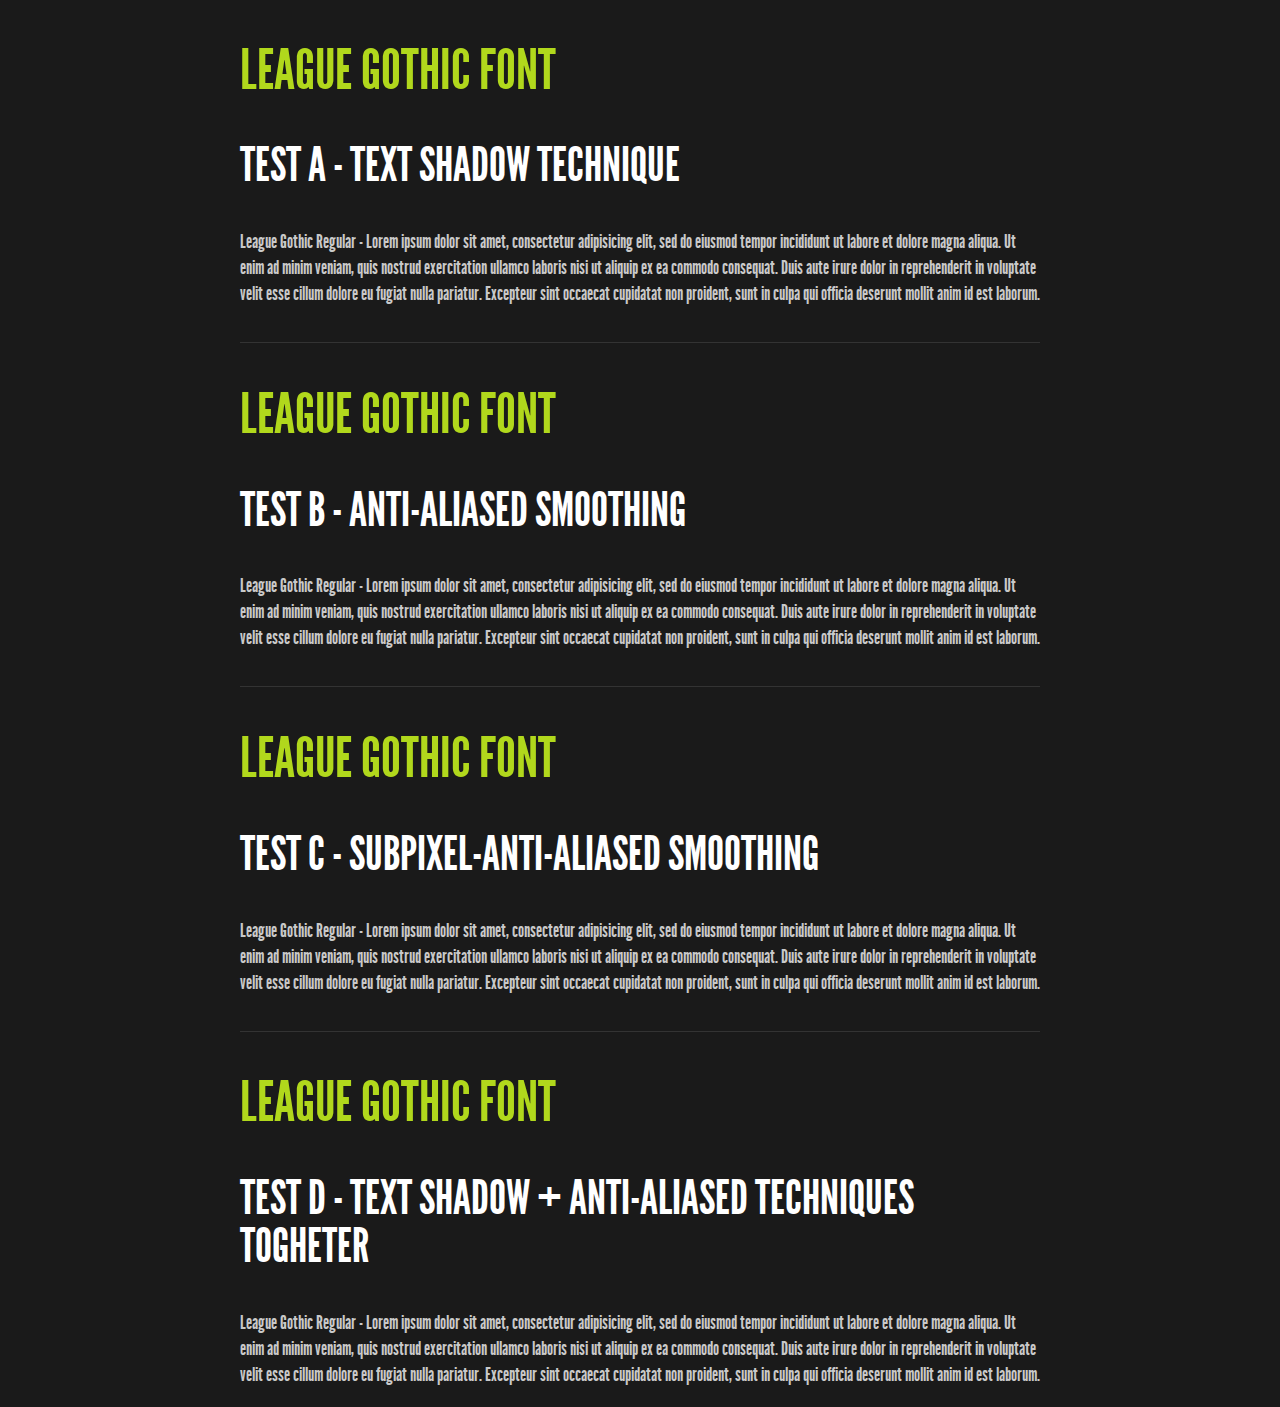
==== compare/index.html @ 5bccabfd "Test font-files" ====
<!DOCTYPE html PUBLIC "-//W3C//DTD XHTML 1.0 Strict//EN"
	"http://www.w3.org/TR/xhtml1/DTD/xhtml1-strict.dtd">
<html xmlns="http://www.w3.org/1999/xhtml" xml:lang="en" lang="en">
<head>
<meta http-equiv="Content-Type" content="text/html; charset=utf-8"/>
<title>Font Face Demo</title>
<link rel="stylesheet" href="style.css" type="text/css" charset="utf-8">
</style>
</head>
<body>
<div id="container">
  <div id="test-a">
      <h1>League Gothic Font</h1>
      <h2>Test A - Text shadow technique</h2>
      <p>League Gothic Regular - Lorem ipsum dolor sit amet, consectetur adipisicing elit, sed do eiusmod tempor incididunt ut labore et dolore magna aliqua. Ut enim ad minim veniam, quis nostrud exercitation ullamco laboris nisi ut aliquip ex ea commodo consequat. Duis aute irure dolor in reprehenderit in voluptate velit esse cillum dolore eu fugiat nulla pariatur. Excepteur sint occaecat cupidatat non proident, sunt in culpa qui officia deserunt mollit anim id est laborum.</p>
  </div>
  <hr />
  <div id="test-b">
      <h1>League Gothic Font</h1>
      <h2>Test B - Anti-aliased Smoothing</h2>
      <p>League Gothic Regular - Lorem ipsum dolor sit amet, consectetur adipisicing elit, sed do eiusmod tempor incididunt ut labore et dolore magna aliqua. Ut enim ad minim veniam, quis nostrud exercitation ullamco laboris nisi ut aliquip ex ea commodo consequat. Duis aute irure dolor in reprehenderit in voluptate velit esse cillum dolore eu fugiat nulla pariatur. Excepteur sint occaecat cupidatat non proident, sunt in culpa qui officia deserunt mollit anim id est laborum.</p>
  </div>
  <hr />
  <div id="test-c">
      <h1>League Gothic Font</h1>
      <h2>Test C - Subpixel-anti-aliased Smoothing</h2>
      <p>League Gothic Regular - Lorem ipsum dolor sit amet, consectetur adipisicing elit, sed do eiusmod tempor incididunt ut labore et dolore magna aliqua. Ut enim ad minim veniam, quis nostrud exercitation ullamco laboris nisi ut aliquip ex ea commodo consequat. Duis aute irure dolor in reprehenderit in voluptate velit esse cillum dolore eu fugiat nulla pariatur. Excepteur sint occaecat cupidatat non proident, sunt in culpa qui officia deserunt mollit anim id est laborum.</p>
  </div>
  <hr />
  <div id="test-d">
      <h1>League Gothic Font</h1>
      <h2>Test D - Text shadow + anti-aliased techniques togheter</h2>
      <p>League Gothic Regular - Lorem ipsum dolor sit amet, consectetur adipisicing elit, sed do eiusmod tempor incididunt ut labore et dolore magna aliqua. Ut enim ad minim veniam, quis nostrud exercitation ullamco laboris nisi ut aliquip ex ea commodo consequat. Duis aute irure dolor in reprehenderit in voluptate velit esse cillum dolore eu fugiat nulla pariatur. Excepteur sint occaecat cupidatat non proident, sunt in culpa qui officia deserunt mollit anim id est laborum.</p>
  </div>
</div>
</body>
</html>
---- compare/style.css ----
@font-face {
    font-family:'LeagueGothicRegular';
    src:url('../fonts/League_Gothic-webfont.eot');
    src:url('../fonts/League_Gothic-webfont.eot?#iefix') format('embedded-opentype'),
         url('../fonts/League_Gothic-webfont.woff') format('woff'),
         url('../fonts/League_Gothic-webfont.ttf') format('truetype'),
         url('../fonts/League_Gothic-webfont.svg#LeagueGothicRegular') format('svg');
    font-weight:normal;
    font-style:normal;
}

body {
	background:#1a1a1a;
	color:#c9c9c9;
	font-size:0.875em;
	line-height:26px;	
	font-family:"LeagueGothicRegular", Tahoma, Helvetica, Arial, sans-serif;
	font-size:22px;
}

#container {
	width:800px;
	margin-left:auto;
	margin-right:auto;
}

h1, h2, h3, h4 {
	font-family:"LeagueGothicRegular";
	color:#b1d81c;
	font-weight:normal;
	text-transform:uppercase;
}

h1 {
	font-size:56px;
	line-height:64px;
}

h2 {
	font-size:48px;
	line-height:48px;
	color:#fff;
}

h3 {
	font-size:36px;
	line-height:36px;
}

h4 {
	font-size:30px;
	line-height:36px;
}

p {	
	color:#c9c9c9;
	font-size:0.875em;
	line-height:26px;	
}

a {
	font-family:"LeagueGothicRegular";
	color:#72b6fa;
	text-decoration:none
}

a:hover {
	text-decoration:underline;
}

hr {
	display:block;
	height:1px;
	margin:35px 0 20px;
	background:none;
	border:none;
	border-top:#333 1px solid;
}

#test-a, #test-a h1, #test-a h2, #test-a h3, #test-a h4, #test-a p, #test-a a {
	text-shadow: 1px 1px 1px rgba(26,26,26,0.004) !important;
}

#test-b, #test-b h1, #test-b h2, #test-b h3, #test-b h4, #test-b p, #test-b a {
	font-smooth: always !important;
    -webkit-font-smoothing: antialiased !important;
}

#test-c, #test-c h1, #test-c h2, #test-c h3, #test-c h4, #test-c p, #test-c a {
	font-smooth: always !important;
    -webkit-font-smoothing: subpixel-antialiased !important;
}

#test-d, #test-d h1, #test-d h2, #test-d h3, #test-d h4, #test-d p, #test-d a {	
    -webkit-font-smoothing: antialiased !important;
	text-shadow: 1px 1px 1px rgba(26,26,26,0.004);
}
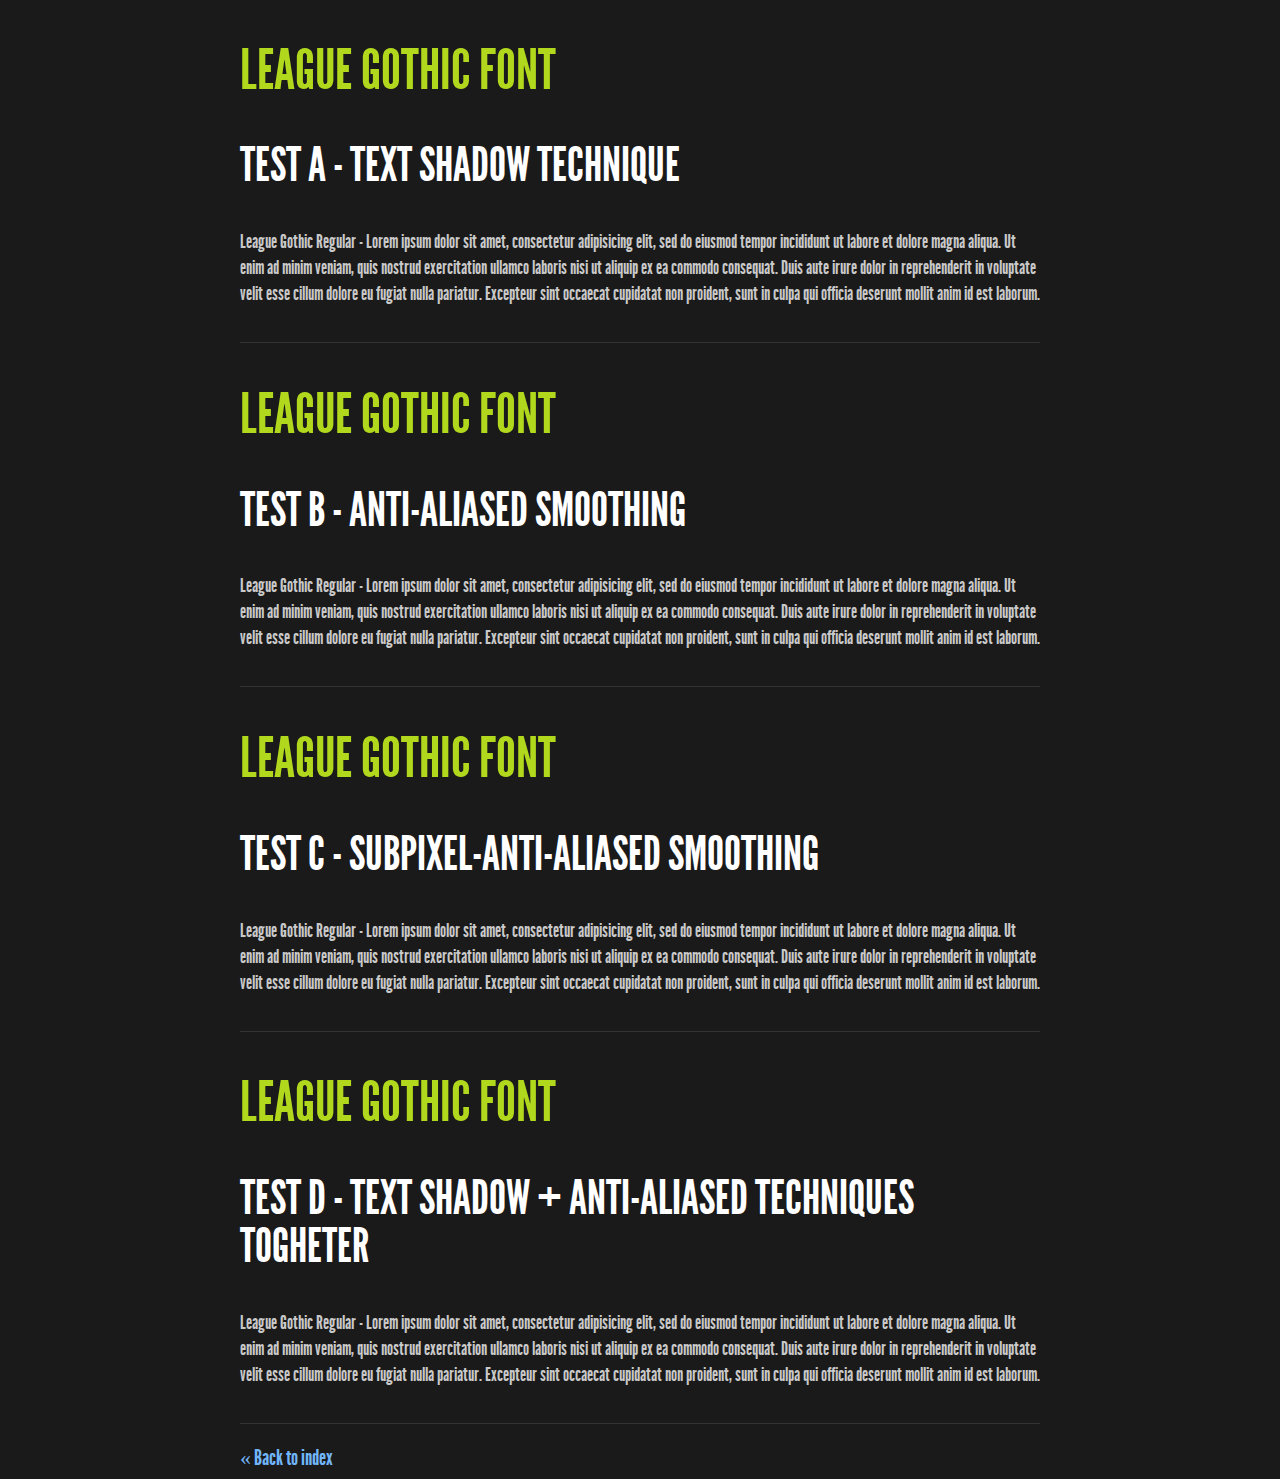
==== commit 87e7d523: "Link back to index" ====
--- a/compare/index.html
+++ b/compare/index.html
@@ -32,6 +32,8 @@
       <h2>Test D - Text shadow + anti-aliased techniques togheter</h2>
       <p>League Gothic Regular - Lorem ipsum dolor sit amet, consectetur adipisicing elit, sed do eiusmod tempor incididunt ut labore et dolore magna aliqua. Ut enim ad minim veniam, quis nostrud exercitation ullamco laboris nisi ut aliquip ex ea commodo consequat. Duis aute irure dolor in reprehenderit in voluptate velit esse cillum dolore eu fugiat nulla pariatur. Excepteur sint occaecat cupidatat non proident, sunt in culpa qui officia deserunt mollit anim id est laborum.</p>
   </div>
+  <hr />
+  <a href="../">&laquo; Back to index</a>
 </div>
 </body>
 </html>
